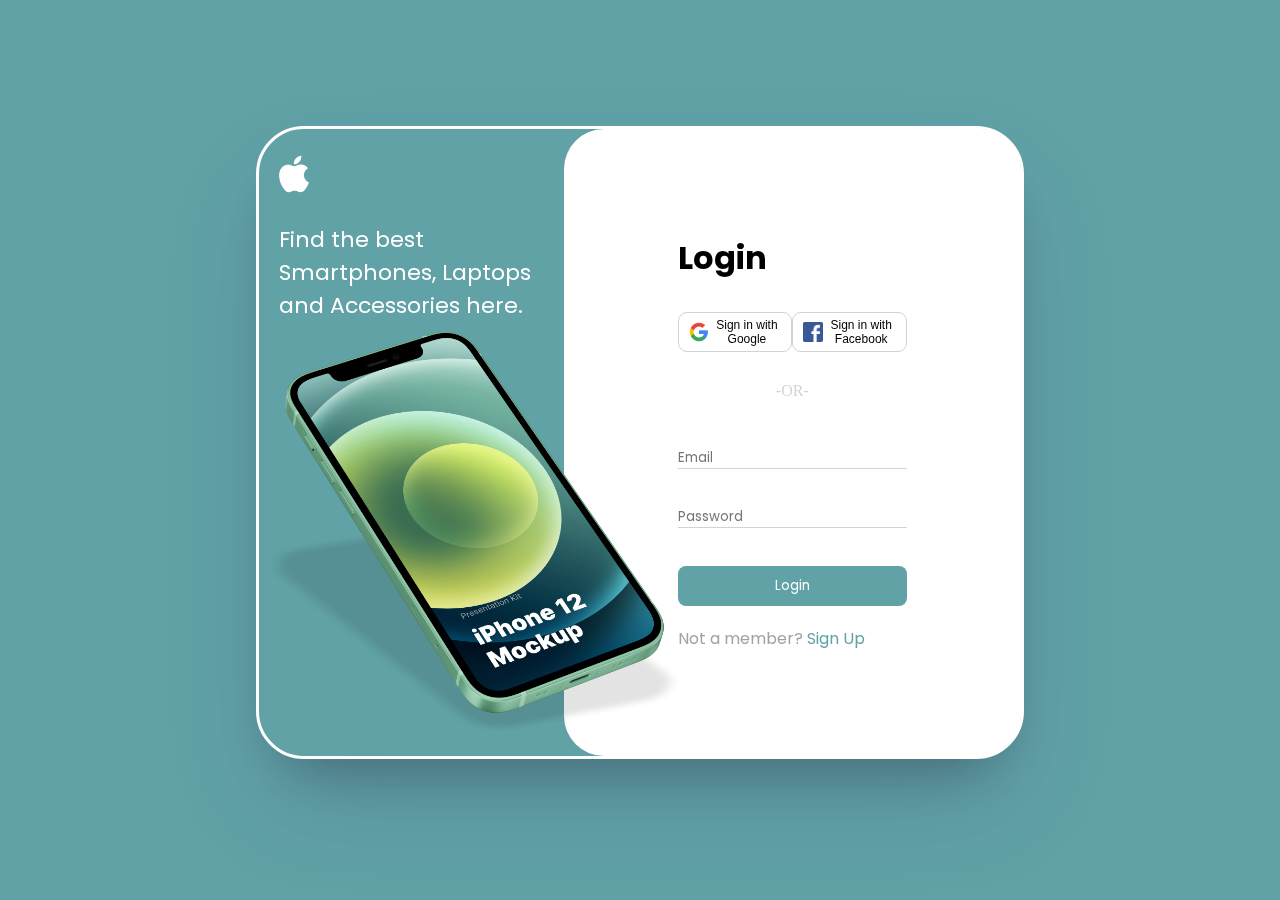
==== pages/login.html @ 201ba24d "Add files via upload" ====
<!DOCTYPE html>
<html>

<head>
	<meta charset="utf-8">
	<title>Advance Login</title>
</head>
<link rel="stylesheet" type="text/css" href="../css/style.css">
<link rel="preconnect" href="https://fonts.googleapis.com">
<link rel="preconnect" href="https://fonts.gstatic.com" crossorigin>
<link href="https://fonts.googleapis.com/css2?family=Poppins:wght@100;200;300;400;700&display=swap" rel="stylesheet">
<!--#61A2A7-->
<body>
		<section>
			<div class="container">
			<div class="left">
				<div class="left-container">
				<img height="50px" width="50px" src="../images/apple.png">
				<p>Find the best Smartphones, Laptops and Accessories here.</p>
				<img class="phone" src="../images/phone.png">
				</div>
			</div>
			<div class="form-container">
				<div class="inner-container">
				<h1>Login</h1>
				<div class="buttons">
				<button class="btn">
					<img height="20px" width="20px" src="../images/google.png">
					&nbsp;
					<a href="">Sign in with Google</a>
				</button>
				<button class="btn">
					<img height="20px" width="20px" src="../images/facebook.png">
					&nbsp;
					<a href=""> Sign in with Facebook</a>
				</button>
				
				</div>
			<p style="color: #D3D3D3; text-align: center; margin-bottom: 30px;">-OR-</p>
				<form>
				<br>
				<div class="input-box">
				<input type="email" placeholder="Email" required>
				</div>
				<br>
				<div class="input-box">
				<input type="password" placeholder="Password" required>
				</div>
				<br>
				<button name="btn1" class="btn3">
					<a href="">
						Login
					</a>
				</button>
				<p>Not a member? <a href="../index.html">Sign Up</a></p>
			</form>
		</div>
			</div>
		</div>
		</section>
	</div>
</body>

</html>
---- css/style.css ----
*{
	padding: 0px;
	margin: 0px;
	box-sizing: border-box;
}
*:focus{
	outline: none;
}
body{
	background-color: #61A2A7;
	background-size: cover;
	background-repeat: no-repeat;
}
section{
	min-height: 96vh;
	display: flex;
	align-items: center;
	justify-content: center;
	margin-bottom: 0px;
}
.container{
	border: 3px solid white;
	background: transparent;
	min-height: 70vh;
	width: 60%;
	background-color: #61A2A7;
	border-radius: 3rem;
	backdrop-filter: blur(2rem);
	display: flex;
	position: relative;
	z-index: 1;
	margin-top: 20px;
	box-shadow: rgba(50, 50, 93, 0.25) 0px 50px 100px -20px, rgba(0, 0, 0, 0.3) 0px 30px 60px -30px;
}
.left-container{
	padding: 10px 10px 0px 10px;
	margin-bottom: 0px;
}
.left-container img{
	margin-top: 10px;
	margin-bottom: 20px;
}
.left-container p{
	font-size: 22px;
	color: white;
	font-family: 'Poppins', sans-serif;
	
	padding-left: 10px;
}
.phone{
	position: relative;
	height: 450px;
	margin-left: 50px;
}
.left{
	width: 40%;
	height: 100%;
	margin-bottom: 0px;
	padding-bottom: 0px;
}
.form-container{
	width: 70%;
	background-color: white;
	border-radius: 40px;
	display: flex;
	justify-content: center;
	align-items: center;
}	

h1{
	font-family: 'Poppins', sans-serif;
	margin-bottom: 30px;
}
.input-box{
	border-bottom: 1px solid #D3D3D3;
	margin-bottom: 20px;
}
input{
	width: 100%;
	border: none;
	margin-bottom: 0px;
	color: black;
	font-family: 'Poppins', sans-serif;
}
.btn3{
	width: 100%;
	height: 40px;
	background-color: #61A2A7;
	border: none;
	border-radius: 0.5rem;
	margin-bottom: 20px;
	font-family: 'Poppins', sans-serif;
}
.btn3:hover{
	box-shadow: white 0px 19px 38px, #61A2A7 0px 15px 12px;
}
form a{
	color: white;
	text-decoration: none;
	position: relative;
}
.inner-container{
	width: 50%;

}
.buttons{
	width: 100%;
	display: flex;
	justify-content: space-around;
	margin-bottom: 30px;
}
.btn{
	width: 10.5rem;
	font-size: 12px;
	display: flex;
	border: 1px solid #D3D3D3;
	border-width: thin;
	height: 40px;
	align-items: center;
	padding: 10px;
	background: transparent;
	border-radius: 9px;
}
.btn:hover{
	box-shadow: rgb(38, 57, 77) 0px 20px 30px -10px;
}
.btn a{
	text-decoration: none;
	color: black;
}
form p{
	font-family: 'Poppins', sans-serif;
	color: #a3a2a2;
}
form p a{
	color: #61A2A7;
	text-decoration: none;
}
@media (max-width: 1600px) {
	
		.phone{
			position: relative;
			height: 400px;
			margin-left: 0px;
		}
	
  }
  @media (max-width: 800px) {
	
	.phone{
		position: relative;
		height: 250px;
	}

	.left-container{
		padding: 0px;
	}
	.container{
		width: 90%;
	}
	h1{
		font-size: 20px
	}
	
	
	.inner-container{
		width: 80%;
	}
}
@media (max-width: 600px) {
	
	.phone{
		position: relative;
		height: 200px;
		margin-left: 0px;
	}

	.left-container{
		padding: 0px;
	}
	.container{
		width: 90%;
	}
	h1{
		font-size: 20px
	}
	
	
	.inner-container{
		width: 80%;
	}
	.form-container{
		width: 60%;
	}
	.buttons a{
		font-size: 10px;
	}
}
@media (max-width: 500px) {
	
	.phone{
		position: relative;
		height: 210px;
		margin-left: -20px;
	}

	.left-container{
		padding: 0px;

	}
	.left-container p{
		font-size: 18px
	}
	h1{
		text-align: center;
		font-size: 20px
	}
	
	.form-container{
		width: 60%;
	}
	.inner-container p{
		font-size: 15px;
	}
	.inner-container{
		width: 80%;
	}
	.buttons a{
		font-size: 9px;
	}
}
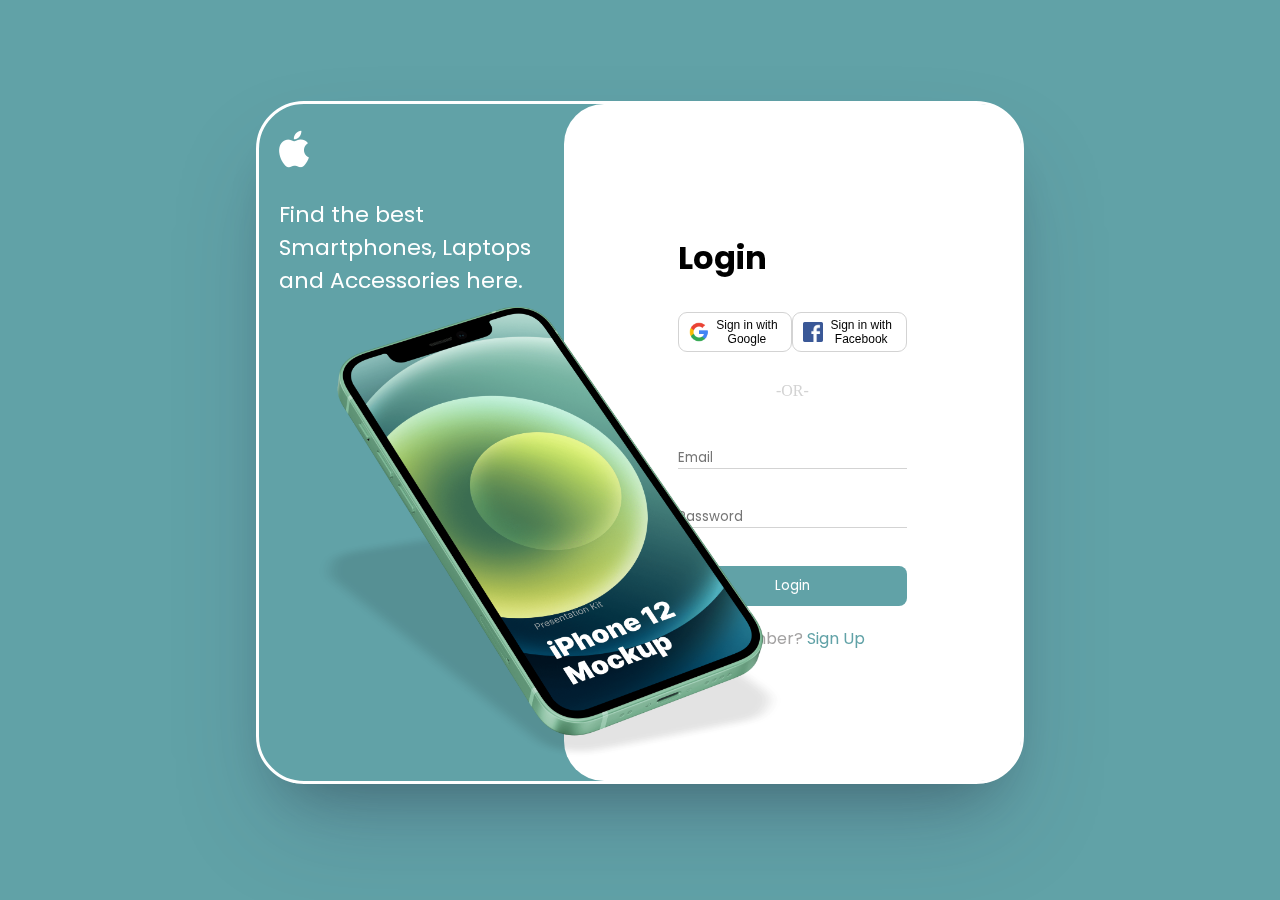
==== commit 447f4198: "Add files via upload" ====
--- a/pages/login.html
+++ b/pages/login.html
@@ -3,6 +3,7 @@
 
 <head>
 	<meta charset="utf-8">
+	<meta name="viewport" content="width=device-width, initial-scale=1.0">
 	<title>Advance Login</title>
 </head>
 <link rel="stylesheet" type="text/css" href="../css/style.css">
@@ -37,7 +38,7 @@
 				
 				</div>
 			<p style="color: #D3D3D3; text-align: center; margin-bottom: 30px;">-OR-</p>
-				<form>
+				<form autocomplete="off">
 				<br>
 				<div class="input-box">
 				<input type="email" placeholder="Email" required>
--- a/css/style.css
+++ b/css/style.css
@@ -136,96 +136,56 @@
 	color: #61A2A7;
 	text-decoration: none;
 }
-@media (max-width: 1600px) {
-	
-		.phone{
-			position: relative;
-			height: 400px;
-			margin-left: 0px;
-		}
-	
-  }
-  @media (max-width: 800px) {
-	
-	.phone{
-		position: relative;
-		height: 250px;
-	}
+.text{
+	color: silver;
+}
+
+@media (max-width: 1000px) {
 
 	.left-container{
 		padding: 0px;
+		display: none;
 	}
 	.container{
-		width: 90%;
+		width: 450px;
 	}
 	h1{
 		font-size: 20px
 	}
 	
-	
-	.inner-container{
-		width: 80%;
+	.left{
+		display: none;
 	}
-}
-@media (max-width: 600px) {
-	
-	.phone{
-		position: relative;
-		height: 200px;
-		margin-left: 0px;
-	}
-
-	.left-container{
-		padding: 0px;
-	}
-	.container{
-		width: 90%;
-	}
-	h1{
-		font-size: 20px
-	}
-	
-	
 	.inner-container{
 		width: 80%;
 	}
 	.form-container{
-		width: 60%;
+		width: 100%;
 	}
 	.buttons a{
 		font-size: 10px;
 	}
 }
 @media (max-width: 500px) {
-	
-	.phone{
-		position: relative;
-		height: 210px;
-		margin-left: -20px;
-	}
 
-	.left-container{
-		padding: 0px;
-
-	}
-	.left-container p{
-		font-size: 18px
+	.container{
+		width: 300px;
+		height: 500px;
 	}
 	h1{
-		text-align: center;
 		font-size: 20px
 	}
 	
-	.form-container{
-		width: 60%;
-	}
-	.inner-container p{
-		font-size: 15px;
+	.left{
+		display: none;
 	}
 	.inner-container{
-		width: 80%;
+		width: 85%;
+	}
+	.form-container{
+		width: 100%;
 	}
 	.buttons a{
-		font-size: 9px;
+		font-size: 10px;
 	}
 }